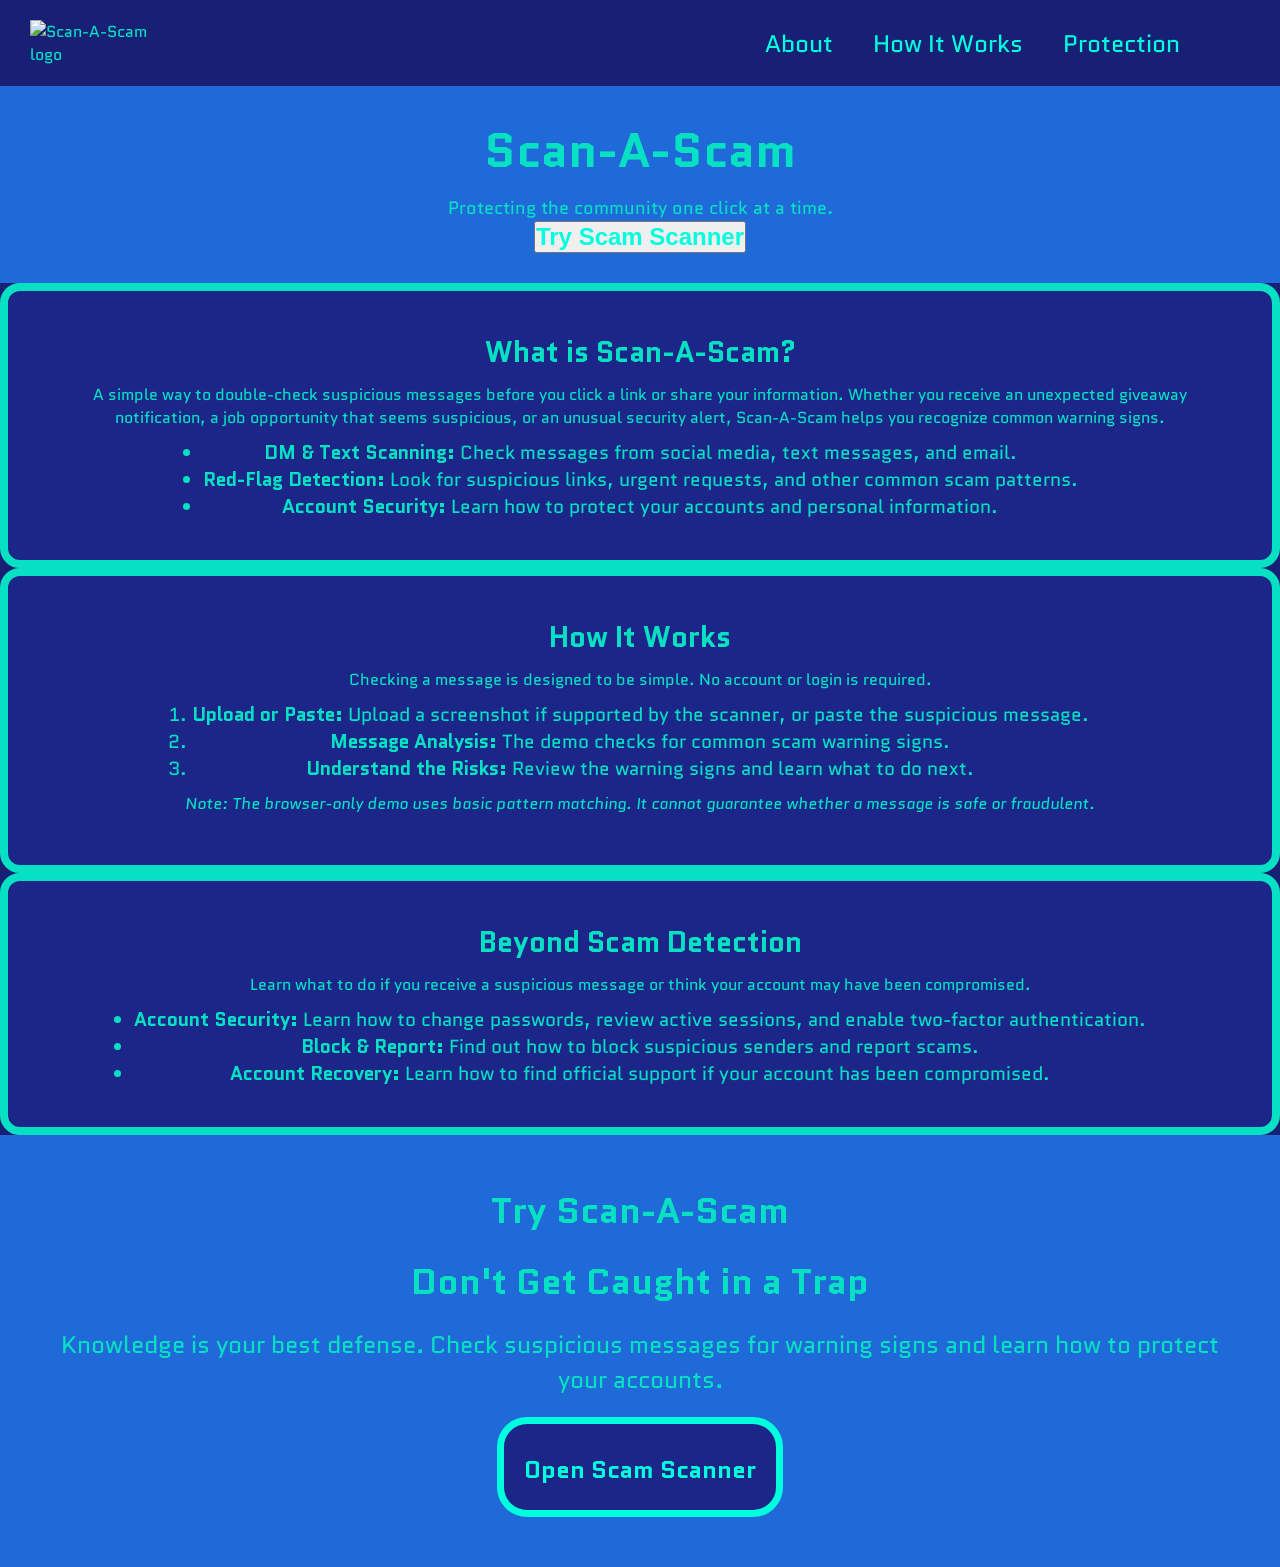
==== index.html @ 0df98de7 "Fix HTML structure and update links" ====
<!DOCTYPE html>
<html lang="en">

<head>
    <meta charset="UTF-8">
    <meta name="viewport" content="width=device-width, initial-scale=1.0">

    <title>Scan-A-Scam</title>

    <link rel="preconnect" href="https://fonts.googleapis.com">
    <link rel="preconnect" href="https://fonts.gstatic.com" crossorigin>
    <link href="https://fonts.googleapis.com/css2?family=Quantico:ital,wght@0,400;0,700;1,400;1,700&display=swap"
        rel="stylesheet">

    <link rel="stylesheet" href="style.css">
</head>

<body>
    
    <header>
        <nav>
            
            <img src="logo.png" width="150" alt="Scan-A-Scam logo">
    
            <div class="nav-links">
                <a href="#about">About</a>
                <a href="#how">How It Works</a>
                <a href="#beyond">Protection</a>
            </div>
        </nav>

        <section class="hero">
            <h1>Scan-A-Scam</h1>
            <p>Protecting the community one click at a time.</p>
            <button >
                <a href="http://127.0.0.1:3000/upload.html?vscode-livepreview=true">
                    <strong>Try Scam Scanner</strong>

                </a>
            </button>
        </section>
    </header>

    <main>
        <div class="card-container">

            <section class="card" id="about">
                <h1>What is Scan-A-Scam?</h1>

                <p>
                    A simple way to double-check suspicious messages before
                    you click a link or share your information. Whether you
                    receive an unexpected giveaway notification, a job
                    opportunity that seems suspicious, or an unusual security
                    alert, Scan-A-Scam helps you recognize common warning signs.
                </p>

                <ul>
                    <li>
                        <strong>DM &amp; Text Scanning:</strong>
                        Check messages from social media, text messages, and email.
                    </li>
                    <li>
                        <strong>Red-Flag Detection:</strong>
                        Look for suspicious links, urgent requests, and other
                        common scam patterns.
                    </li>
                    <li>
                        <strong>Account Security:</strong>
                        Learn how to protect your accounts and personal information.
                    </li>
                </ul>
            </section>

            <section class="card" id="how">
                <h1>How It Works</h1>

                <p>
                    Checking a message is designed to be simple. No account
                    or login is required.
                </p>

                <ol>
                    <li>
                        <strong>Upload or Paste:</strong>
                        Upload a screenshot if supported by the scanner, or
                        paste the suspicious message.
                    </li>
                    <li>
                        <strong>Message Analysis:</strong>
                        The demo checks for common scam warning signs.
                    </li>
                    <li>
                        <strong>Understand the Risks:</strong>
                        Review the warning signs and learn what to do next.
                    </li>
                </ol>

                <p>
                    <em>
                        Note: The browser-only demo uses basic pattern matching.
                        It cannot guarantee whether a message is safe or fraudulent.
                    </em>
                </p>
            </section>

            <section class="card" id="beyond">
                <h1>Beyond Scam Detection</h1>

                <p>
                    Learn what to do if you receive a suspicious message or
                    think your account may have been compromised.
                </p>

                <ul>
                    <li>
                        <strong>Account Security:</strong>
                        Learn how to change passwords, review active sessions,
                        and enable two-factor authentication.
                    </li>
                    <li>
                        <strong>Block &amp; Report:</strong>
                        Find out how to block suspicious senders and report scams.
                    </li>
                    <li>
                        <strong>Account Recovery:</strong>
                        Learn how to find official support if your account
                        has been compromised.
                    </li>
                </ul>
            </section>

        </div>

        <section class="try">
            <h1>Try Scan-A-Scam</h1>
            <h2>Don't Get Caught in a Trap</h2>

            <p>
                Knowledge is your best defense. Check suspicious messages
                for warning signs and learn how to protect your accounts.
            </p>

            <button>
                <a href="http://127.0.0.1:3000/upload.html?vscode-livepreview=true">
                    <strong>Open Scam Scanner</strong>
                </a>
            </button>
        </section>
    </main>


    <!-- Load JavaScript after the page content -->
    <script src="js/ai-integration.js"></script>
    <script src="js/app.js"></script>

</body>

</html>
---- style.css ----
* {
    box-sizing: border-box;
    margin: 0;
    padding: 0;
}

body {
    color: rgb(7, 224, 195);
    font-family: quantico;
    background-color: #172074;
}

/* Navigation */
nav {
    display: flex;
    align-items: center;
    justify-content: space-between;
    background-color: #172074;
    padding-right: 100px;
    padding-left: 30px;
    padding-top: 20px;
    padding-bottom: 20px;
}

.nav-links {
    display: flex;
    gap: 40px;
}

a {
    color: rgb(2, 255, 221);
    font-size: x-large;
    text-decoration: none;
}

/* Hero Section */
.hero {
    font-size: xx-large;
    display: flex;
    flex-direction: column;
    justify-content: center;
    align-items: center;
    padding: 30px;
    background-color: #1f69d8;
    text-align: center;
}

.hero p {
    font-size: large;
    padding-top: 10px;
}

/* Main Cards */
.scanner-container {
    background-color: #1c2688;
    display: grid;
    gap: 20px;
    padding: 60px;
    grid-template-columns: 1fr;
}

@media (min-width: 768px) {
    .scanner-container {
        grid-template-columns: 1fr 1fr;
    }
}

.card {
    font-size: larger;
    display: flex;
    flex-direction: column;
    text-align: center;
    align-items: center;
    justify-content: center;
    border: 8px solid;
    border-radius: 20px;
    padding: 40px;
    background-color: #1c2688;
}

.card h2,
.card p,
.card textarea,
.card input {
    padding: 10px;
}

.card p {
    font-size: medium;
}

textarea {
    width: 100%;
    height: 120px;
    background-color: #172074;
    color: rgb(7, 224, 195);
    border: 2px solid rgb(7, 224, 195);
    font-family: quantico;
    font-size: medium;
}

input[type="file"] {
    color: rgb(7, 224, 195);
    font-family: quantico;
}

/* Footer Section */
.try {
    background-color: #1f69d8;
    display: flex;
    flex-direction: column;
    align-items: center;
    text-align: center;
    padding: 50px;
    font-size: x-large;
    gap: 20px;
}

.try button {
    cursor: pointer;
    color: rgb(0, 255, 221);
    padding: 20px;
    background-color: #1c2688;
    font-size: xx-large;
    font-family: quantico;
    border: 7px solid;
    border-radius: 30px;
}
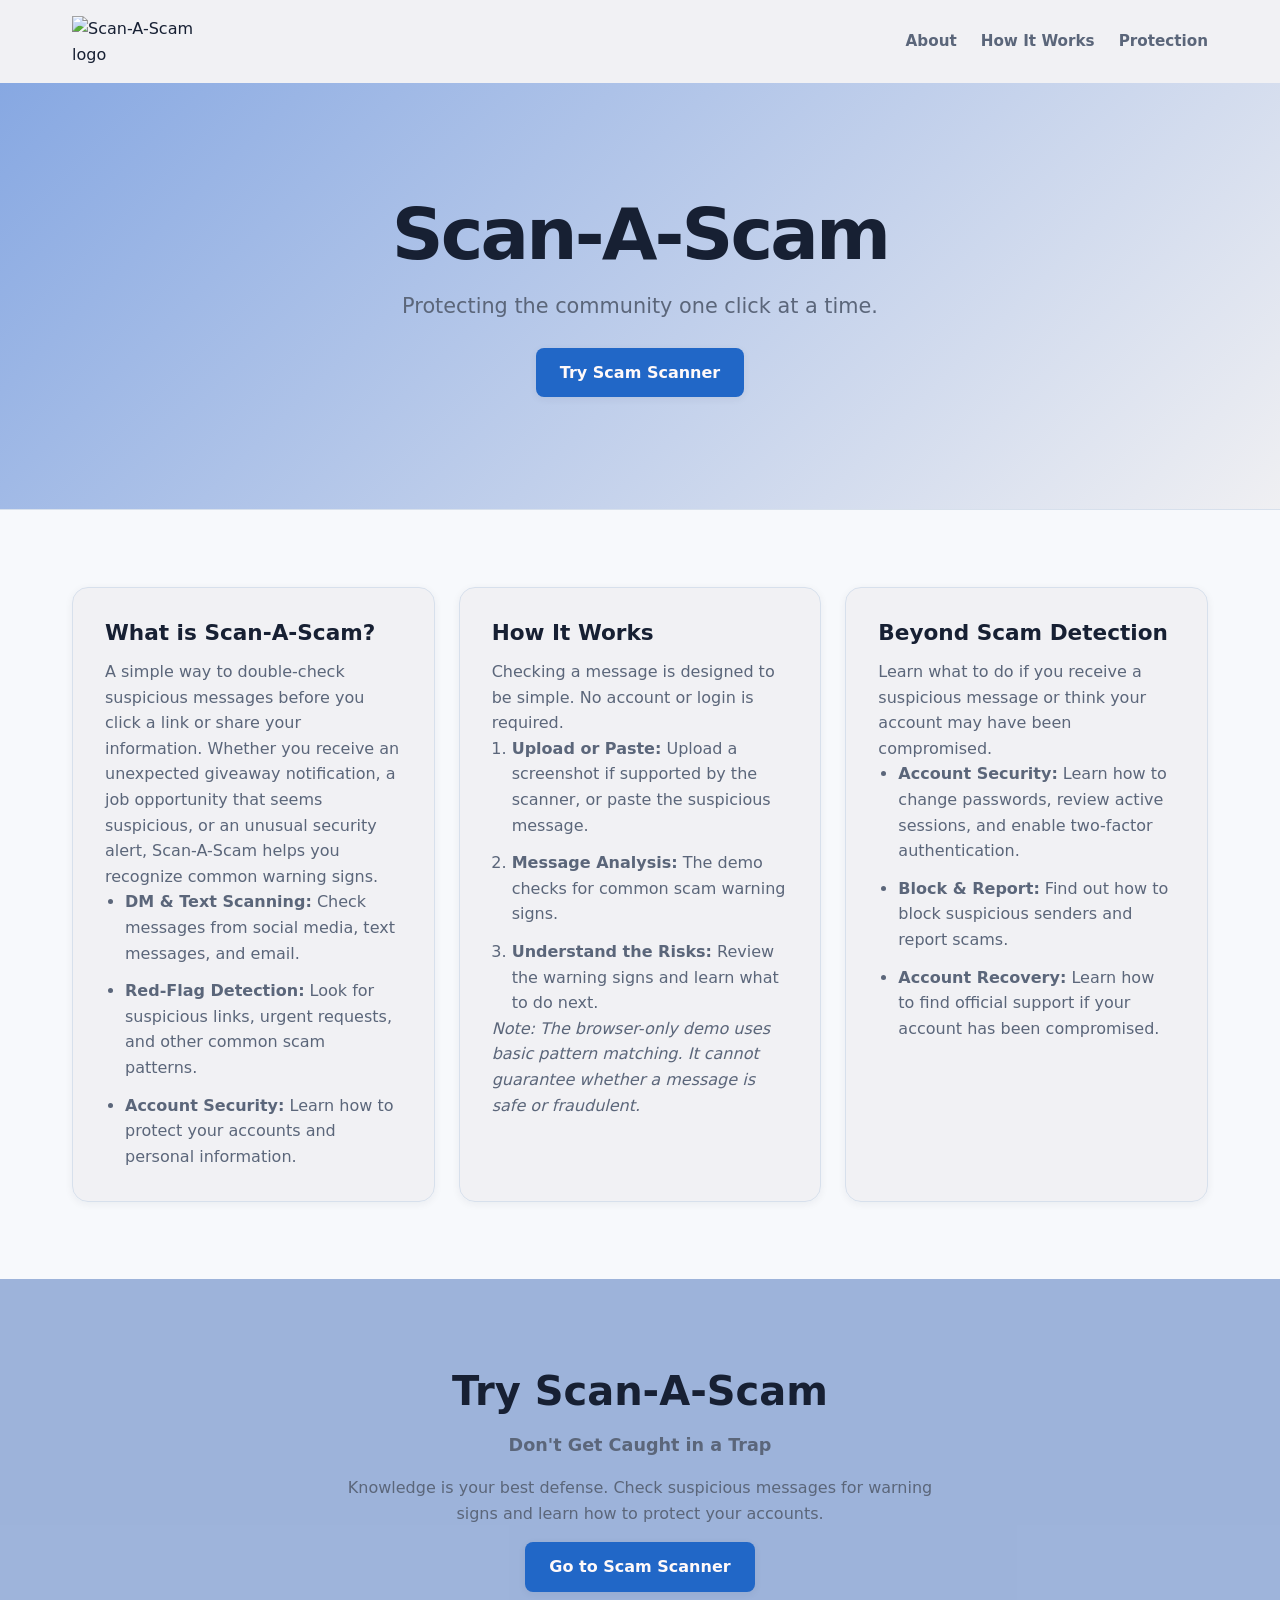
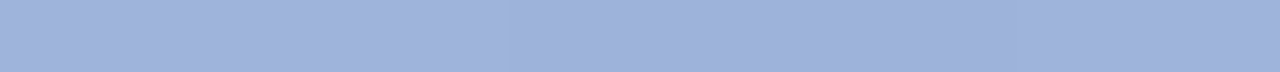
==== commit 7fec18f0: "fixed connections" ====
--- a/index.html
+++ b/index.html
@@ -1,4 +1,3 @@
-
 <!DOCTYPE html>
 <html lang="en">
 
@@ -13,16 +12,16 @@
     <link href="https://fonts.googleapis.com/css2?family=Quantico:ital,wght@0,400;0,700;1,400;1,700&display=swap"
         rel="stylesheet">
 
-    <link rel="stylesheet" href="style.css">
+    <link rel="stylesheet" href="css/style.css">
 </head>
 
 <body>
-    
+
     <header>
         <nav>
-            
-            <img src="logo.png" width="150" alt="Scan-A-Scam logo">
-    
+            <!-- The assets folder is empty, so this image needs to exist before it can load. -->
+            <img src="assets/logo.png" width="150" alt="Scan-A-Scam logo">
+
             <div class="nav-links">
                 <a href="#about">About</a>
                 <a href="#how">How It Works</a>
@@ -33,12 +32,10 @@
         <section class="hero">
             <h1>Scan-A-Scam</h1>
             <p>Protecting the community one click at a time.</p>
-            <button >
-                <a href="http://127.0.0.1:3000/upload.html?vscode-livepreview=true">
-                    <strong>Try Scam Scanner</strong>
 
-                </a>
-            </button>
+            <a href="pages/upload.html" target="_blank" class="scanner-btn">
+                <strong>Try Scam Scanner</strong>
+            </a>
         </section>
     </header>
 
@@ -142,19 +139,15 @@
                 for warning signs and learn how to protect your accounts.
             </p>
 
-            <button>
-                <a href="http://127.0.0.1:3000/upload.html?vscode-livepreview=true">
-                    <strong>Open Scam Scanner</strong>
-                </a>
-            </button>
+            <a href="pages/upload.html" target="_blank">
+                <button>Go to Scam Scanner</button>
+            </a>
         </section>
     </main>
 
-
-    <!-- Load JavaScript after the page content -->
     <script src="js/ai-integration.js"></script>
     <script src="js/app.js"></script>
 
 </body>
 
-</html>
+</html>
--- a/css/style.css
+++ b/css/style.css
@@ -0,0 +1,258 @@
+:root {
+    --color-bg: #f7f9fc;
+    --color-surface: #efeff2c2;
+    --color-surface-muted: #7b99ceb8;
+    --color-text: #172033;
+    --color-text-muted: #5b667a;
+    --color-border: #d7e0ec;
+    --color-border-strong: #041830;
+    --color-primary: #2167c7;
+    --color-primary-dark: #174d98;
+    --color-primary-soft: #87a8e2;
+    --color-amber: #a86500;
+    --color-amber-soft: #fff4dc;
+    --color-danger: #b4233c;
+    --font-sans: Inter, ui-sans-serif, system-ui, -apple-system, BlinkMacSystemFont, "Segoe UI", sans-serif;
+    --space-1: 0.25rem;
+    --space-2: 0.5rem;
+    --space-3: 0.75rem;
+    --space-4: 1rem;
+    --space-5: 1.5rem;
+    --space-6: 2rem;
+    --space-7: 3rem;
+    --radius-sm: 0.5rem;
+    --radius-md: 0.75rem;
+    --radius-lg: 1rem;
+    --shadow-sm: 0 2px 8px rgb(23 32 51 / 6%);
+    --shadow-md: 0 10px 28px rgb(23 32 51 / 9%);
+    --focus-ring: 0 0 0 3px rgb(33 103 199 / 25%);
+}
+
+* {
+    box-sizing: border-box;
+    margin: 0;
+    padding: 0;
+}
+
+html {
+    scroll-behavior: smooth;
+}
+
+body {
+    background: var(--color-bg);
+    color: var(--color-text);
+    font-family: var(--font-sans);
+    line-height: 1.6;
+}
+
+a {
+    color: var(--color-primary);
+    text-decoration: none;
+}
+
+a:hover {
+    color: var(--color-primary-dark);
+}
+
+a:focus-visible,
+button:focus-visible,
+textarea:focus-visible,
+input:focus-visible {
+    outline: 3px solid var(--color-primary);
+    outline-offset: 3px;
+    box-shadow: var(--focus-ring);
+}
+
+button,
+input,
+textarea {
+    font: inherit;
+}
+
+button {
+    border: 0;
+}
+
+button:disabled,
+input:disabled,
+textarea:disabled {
+    cursor: not-allowed;
+    opacity: 0.55;
+}
+
+/* Home page */
+body:has(.card-container) header {
+    background: var(--color-surface);
+    border-bottom: 1px solid var(--color-border);
+}
+
+body:has(.card-container) nav {
+    display: flex;
+    align-items: center;
+    justify-content: space-between;
+    gap: var(--space-5);
+    max-width: 1200px;
+    margin: 0 auto;
+    padding: var(--space-4) var(--space-6);
+}
+
+body:has(.card-container) nav img {
+    max-width: 150px;
+    height: auto;
+}
+
+body:has(.card-container) .nav-links {
+    display: flex;
+    flex-wrap: wrap;
+    justify-content: flex-end;
+    gap: var(--space-5);
+}
+
+body:has(.card-container) .nav-links a {
+    color: var(--color-text-muted);
+    font-size: 0.95rem;
+    font-weight: 600;
+}
+
+body:has(.card-container) .nav-links a:hover {
+    color: var(--color-primary);
+}
+
+body:has(.card-container) .hero {
+    display: flex;
+    flex-direction: column;
+    align-items: center;
+    padding: clamp(4rem, 9vw, 7rem) var(--space-6);
+    background: linear-gradient(135deg, var(--color-primary-soft), var(--color-surface));
+    text-align: center;
+}
+
+body:has(.card-container) .hero h1 {
+    color: var(--color-text);
+    font-size: clamp(2.5rem, 6vw, 4.5rem);
+    line-height: 1.1;
+    letter-spacing: -0.04em;
+}
+
+body:has(.card-container) .hero p {
+    max-width: 38rem;
+    margin-top: var(--space-4);
+    color: var(--color-text-muted);
+    font-size: clamp(1.05rem, 2vw, 1.3rem);
+}
+
+body:has(.card-container) .scanner-btn,
+body:has(.card-container) .try button {
+    display: inline-flex;
+    align-items: center;
+    justify-content: center;
+    min-height: 3rem;
+    margin-top: var(--space-5);
+    padding: var(--space-3) var(--space-5);
+    border-radius: var(--radius-sm);
+    background: var(--color-primary);
+    color: #fff9f9;
+    font-weight: 700;
+    box-shadow: var(--shadow-sm);
+    transition: background-color 160ms ease, box-shadow 160ms ease, transform 160ms ease;
+}
+
+body:has(.card-container) .scanner-btn:hover,
+body:has(.card-container) .try button:hover {
+    background: var(--color-primary-dark);
+    box-shadow: var(--shadow-md);
+    color: #fff;
+    transform: translateY(-1px);
+}
+
+body:has(.card-container) .card-container {
+    display: grid;
+    grid-template-columns: repeat(3, minmax(0, 1fr));
+    gap: var(--space-5);
+    max-width: 1200px;
+    margin: 0 auto;
+    padding: clamp(2.5rem, 6vw, 5rem) var(--space-6);
+}
+
+body:has(.card-container) .card {
+    padding: var(--space-6);
+    border: 1px solid var(--color-border);
+    border-radius: var(--radius-lg);
+    background: var(--color-surface);
+    box-shadow: var(--shadow-sm);
+}
+
+body:has(.card-container) .card h1 {
+    margin-bottom: var(--space-3);
+    color: var(--color-text);
+    font-size: 1.35rem;
+    line-height: 1.25;
+}
+
+body:has(.card-container) .card p,
+body:has(.card-container) .card li {
+    color: var(--color-text-muted);
+}
+
+body:has(.card-container) .card ul,
+body:has(.card-container) .card ol {
+    padding-left: 1.25rem;
+}
+
+body:has(.card-container) .card li + li {
+    margin-top: var(--space-3);
+}
+
+body:has(.card-container) .try {
+    display: flex;
+    flex-direction: column;
+    align-items: center;
+    padding: clamp(3rem, 7vw, 5rem) var(--space-6);
+    background: var(--color-surface-muted);
+    text-align: center;
+}
+
+body:has(.card-container) .try h1 {
+    font-size: clamp(1.75rem, 4vw, 2.5rem);
+}
+
+body:has(.card-container) .try h2 {
+    margin-top: var(--space-2);
+    color: var(--color-text-muted);
+    font-size: 1.1rem;
+    font-weight: 600;
+}
+
+body:has(.card-container) .try p {
+    max-width: 38rem;
+    margin-top: var(--space-4);
+    color: var(--color-text-muted);
+}
+
+body:has(.card-container) .try button {
+    margin-top: var(--space-4);
+    cursor: pointer;
+}
+
+@media (max-width: 800px) {
+    body:has(.card-container) .card-container {
+        grid-template-columns: 1fr;
+    }
+}
+
+@media (max-width: 600px) {
+    body:has(.card-container) nav {
+        align-items: flex-start;
+        flex-direction: column;
+        padding: var(--space-4);
+    }
+
+    body:has(.card-container) .nav-links {
+        justify-content: flex-start;
+        gap: var(--space-4);
+    }
+
+    body:has(.card-container) .card-container {
+        padding: var(--space-7) var(--space-4);
+    }
+}
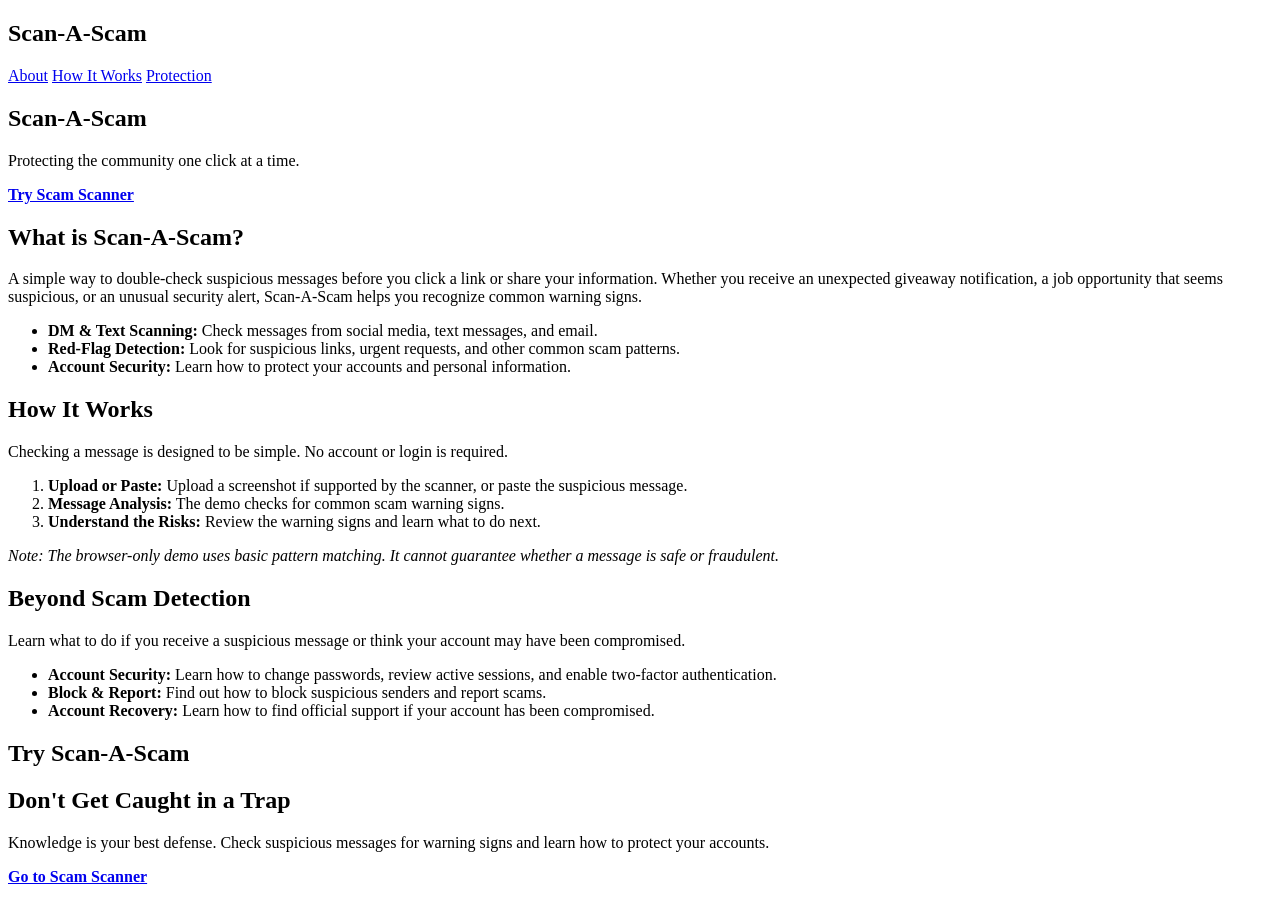
==== commit d786d03b: "Fixed css integration and issues regarding design." ====
--- a/index.html
+++ b/index.html
@@ -9,40 +9,51 @@
 
     <link rel="preconnect" href="https://fonts.googleapis.com">
     <link rel="preconnect" href="https://fonts.gstatic.com" crossorigin>
-    <link href="https://fonts.googleapis.com/css2?family=Quantico:ital,wght@0,400;0,700;1,400;1,700&display=swap"
+
+    <link
+        href="https://fonts.googleapis.com/css2?family=Quantico:ital,wght@0,400;0,700;1,400;1,700&display=swap"
         rel="stylesheet">
 
-    <link rel="stylesheet" href="css/style.css">
+    <!-- Main stylesheet -->
+    <link rel="stylesheet" href="../CSS/style.css">
 </head>
 
 <body>
 
     <header>
+
         <nav>
-            <!-- The assets folder is empty, so this image needs to exist before it can load. -->
-            <img src="assets/logo.png" width="150" alt="Scan-A-Scam logo">
+
+            <h2>Scan-A-Scam</h2>
 
             <div class="nav-links">
                 <a href="#about">About</a>
                 <a href="#how">How It Works</a>
                 <a href="#beyond">Protection</a>
             </div>
+
         </nav>
 
         <section class="hero">
+
             <h1>Scan-A-Scam</h1>
+
             <p>Protecting the community one click at a time.</p>
 
-            <a href="pages/upload.html" target="_blank" class="scanner-btn">
+            <a href="upload.html" class="scanner-btn">
                 <strong>Try Scam Scanner</strong>
             </a>
+
         </section>
+
     </header>
 
     <main>
+
         <div class="card-container">
 
             <section class="card" id="about">
+
                 <h1>What is Scan-A-Scam?</h1>
 
                 <p>
@@ -54,23 +65,30 @@
                 </p>
 
                 <ul>
+
                     <li>
                         <strong>DM &amp; Text Scanning:</strong>
                         Check messages from social media, text messages, and email.
                     </li>
+
                     <li>
                         <strong>Red-Flag Detection:</strong>
                         Look for suspicious links, urgent requests, and other
                         common scam patterns.
                     </li>
+
                     <li>
                         <strong>Account Security:</strong>
                         Learn how to protect your accounts and personal information.
                     </li>
+
                 </ul>
+
             </section>
 
+
             <section class="card" id="how">
+
                 <h1>How It Works</h1>
 
                 <p>
@@ -79,19 +97,23 @@
                 </p>
 
                 <ol>
+
                     <li>
                         <strong>Upload or Paste:</strong>
                         Upload a screenshot if supported by the scanner, or
                         paste the suspicious message.
                     </li>
+
                     <li>
                         <strong>Message Analysis:</strong>
                         The demo checks for common scam warning signs.
                     </li>
+
                     <li>
                         <strong>Understand the Risks:</strong>
                         Review the warning signs and learn what to do next.
                     </li>
+
                 </ol>
 
                 <p>
@@ -100,9 +122,12 @@
                         It cannot guarantee whether a message is safe or fraudulent.
                     </em>
                 </p>
+
             </section>
 
+
             <section class="card" id="beyond">
+
                 <h1>Beyond Scam Detection</h1>
 
                 <p>
@@ -111,27 +136,35 @@
                 </p>
 
                 <ul>
+
                     <li>
                         <strong>Account Security:</strong>
                         Learn how to change passwords, review active sessions,
                         and enable two-factor authentication.
                     </li>
+
                     <li>
                         <strong>Block &amp; Report:</strong>
                         Find out how to block suspicious senders and report scams.
                     </li>
+
                     <li>
                         <strong>Account Recovery:</strong>
                         Learn how to find official support if your account
                         has been compromised.
                     </li>
+
                 </ul>
+
             </section>
 
         </div>
 
+
         <section class="try">
+
             <h1>Try Scan-A-Scam</h1>
+
             <h2>Don't Get Caught in a Trap</h2>
 
             <p>
@@ -139,15 +172,17 @@
                 for warning signs and learn how to protect your accounts.
             </p>
 
-            <a href="pages/upload.html" target="_blank">
-                <button>Go to Scam Scanner</button>
+            <a href="upload.html" class="scanner-btn">
+                <strong>Go to Scam Scanner</strong>
             </a>
+
         </section>
+
     </main>
 
-    <script src="js/ai-integration.js"></script>
-    <script src="js/app.js"></script>
+
+    <!-- Homepage JavaScript -->
+    <script src="../JAVASCRIPT/app.js"></script>
 
 </body>
-
-</html>+</html>
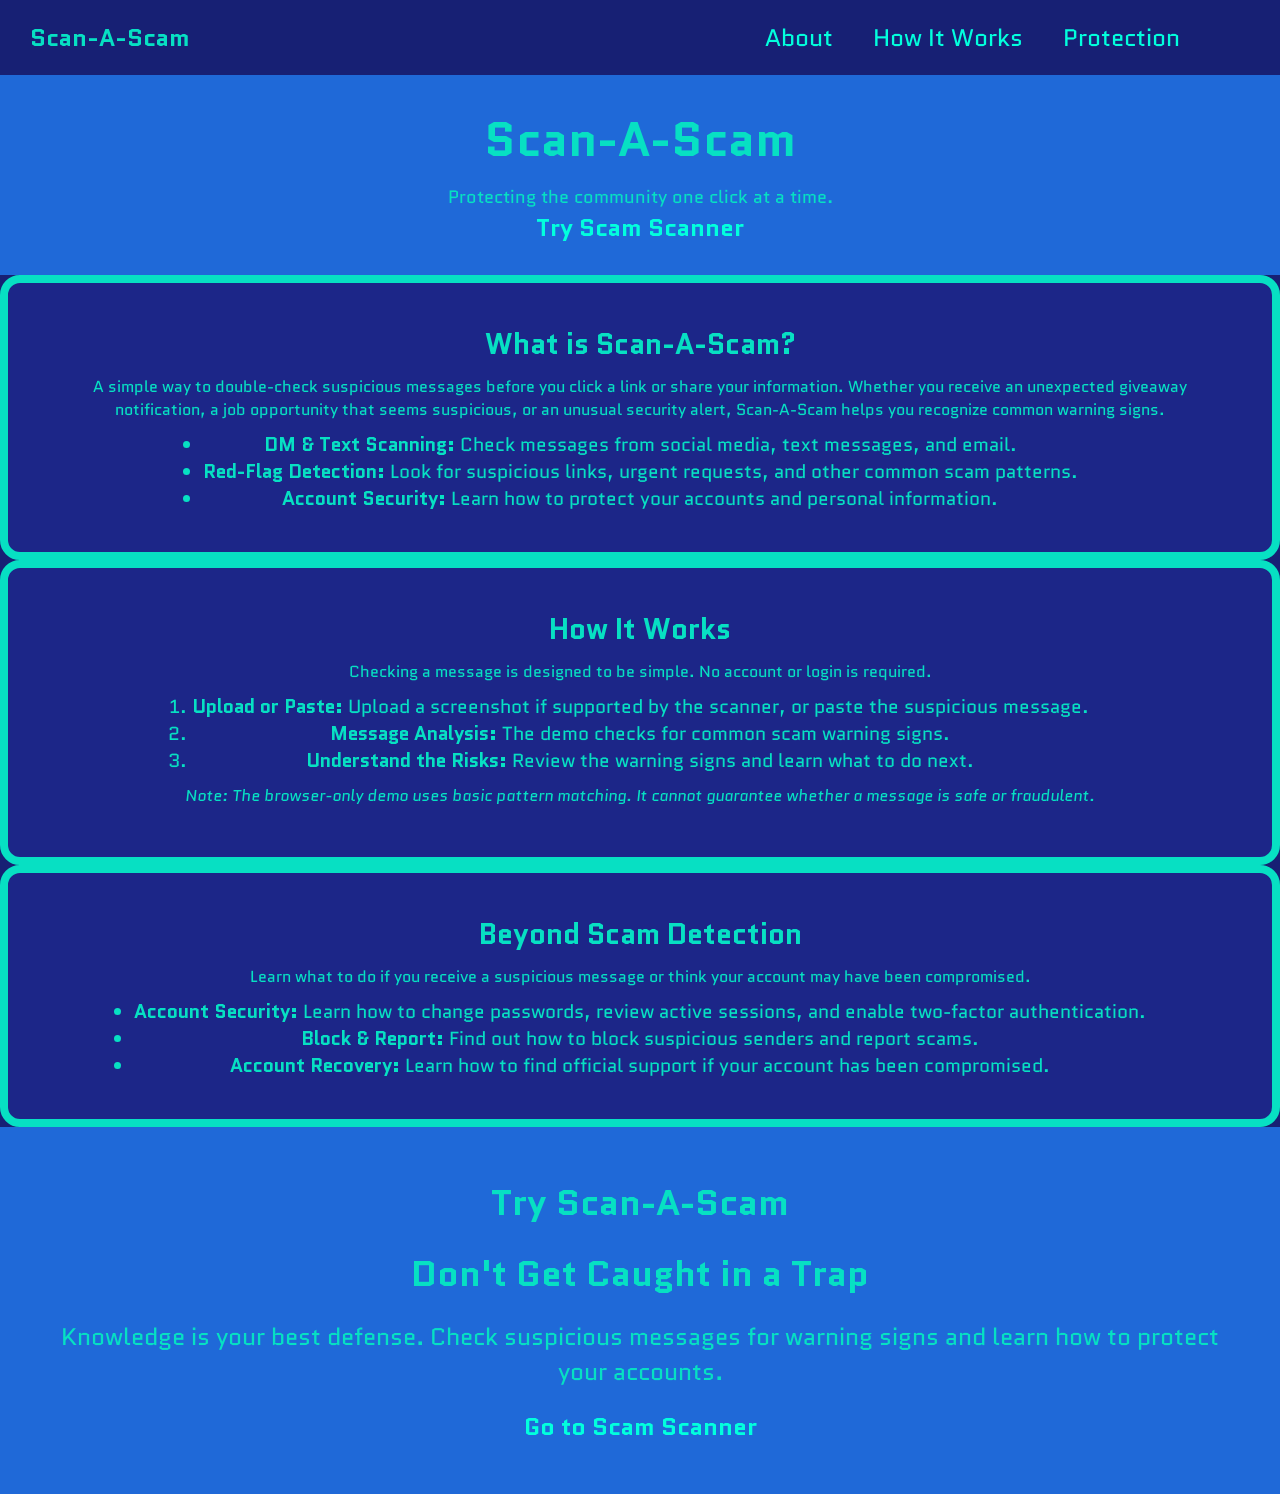
==== commit 14ca4499: "Update index.html" ====
--- a/index.html
+++ b/index.html
@@ -14,8 +14,8 @@
         href="https://fonts.googleapis.com/css2?family=Quantico:ital,wght@0,400;0,700;1,400;1,700&display=swap"
         rel="stylesheet">
 
-    <!-- Main stylesheet -->
-    <link rel="stylesheet" href="../CSS/style.css">
+    
+    <link rel="stylesheet" href="style.css">
 </head>
 
 <body>
--- a/style.css
+++ b/style.css
@@ -0,0 +1,128 @@
+* {
+    box-sizing: border-box;
+    margin: 0;
+    padding: 0;
+}
+
+body {
+    color: rgb(7, 224, 195);
+    font-family: quantico;
+    background-color: #172074;
+}
+
+/* Navigation */
+nav {
+    display: flex;
+    align-items: center;
+    justify-content: space-between;
+    background-color: #172074;
+    padding-right: 100px;
+    padding-left: 30px;
+    padding-top: 20px;
+    padding-bottom: 20px;
+}
+
+.nav-links {
+    display: flex;
+    gap: 40px;
+}
+
+a {
+    color: rgb(2, 255, 221);
+    font-size: x-large;
+    text-decoration: none;
+}
+
+/* Hero Section */
+.hero {
+    font-size: xx-large;
+    display: flex;
+    flex-direction: column;
+    justify-content: center;
+    align-items: center;
+    padding: 30px;
+    background-color: #1f69d8;
+    text-align: center;
+}
+
+.hero p {
+    font-size: large;
+    padding-top: 10px;
+}
+
+/* Main Cards */
+.scanner-container {
+    background-color: #1c2688;
+    display: grid;
+    gap: 20px;
+    padding: 60px;
+    grid-template-columns: 1fr;
+}
+
+@media (min-width: 768px) {
+    .scanner-container {
+        grid-template-columns: 1fr 1fr;
+    }
+}
+
+.card {
+    font-size: larger;
+    display: flex;
+    flex-direction: column;
+    text-align: center;
+    align-items: center;
+    justify-content: center;
+    border: 8px solid;
+    border-radius: 20px;
+    padding: 40px;
+    background-color: #1c2688;
+}
+
+.card h2,
+.card p,
+.card textarea,
+.card input {
+    padding: 10px;
+}
+
+.card p {
+    font-size: medium;
+}
+
+textarea {
+    width: 100%;
+    height: 120px;
+    background-color: #172074;
+    color: rgb(7, 224, 195);
+    border: 2px solid rgb(7, 224, 195);
+    font-family: quantico;
+    font-size: medium;
+}
+
+input[type="file"] {
+    color: rgb(7, 224, 195);
+    font-family: quantico;
+}
+
+/* Footer Section */
+.try {
+    background-color: #1f69d8;
+    display: flex;
+    flex-direction: column;
+    align-items: center;
+    text-align: center;
+    padding: 50px;
+    font-size: x-large;
+    gap: 20px;
+}
+
+.try button {
+    cursor: pointer;
+    color: rgb(0, 255, 221);
+    padding: 20px;
+    background-color: #1c2688;
+    font-size: xx-large;
+    font-family: quantico;
+    border: 7px solid;
+    border-radius: 30px;
+}
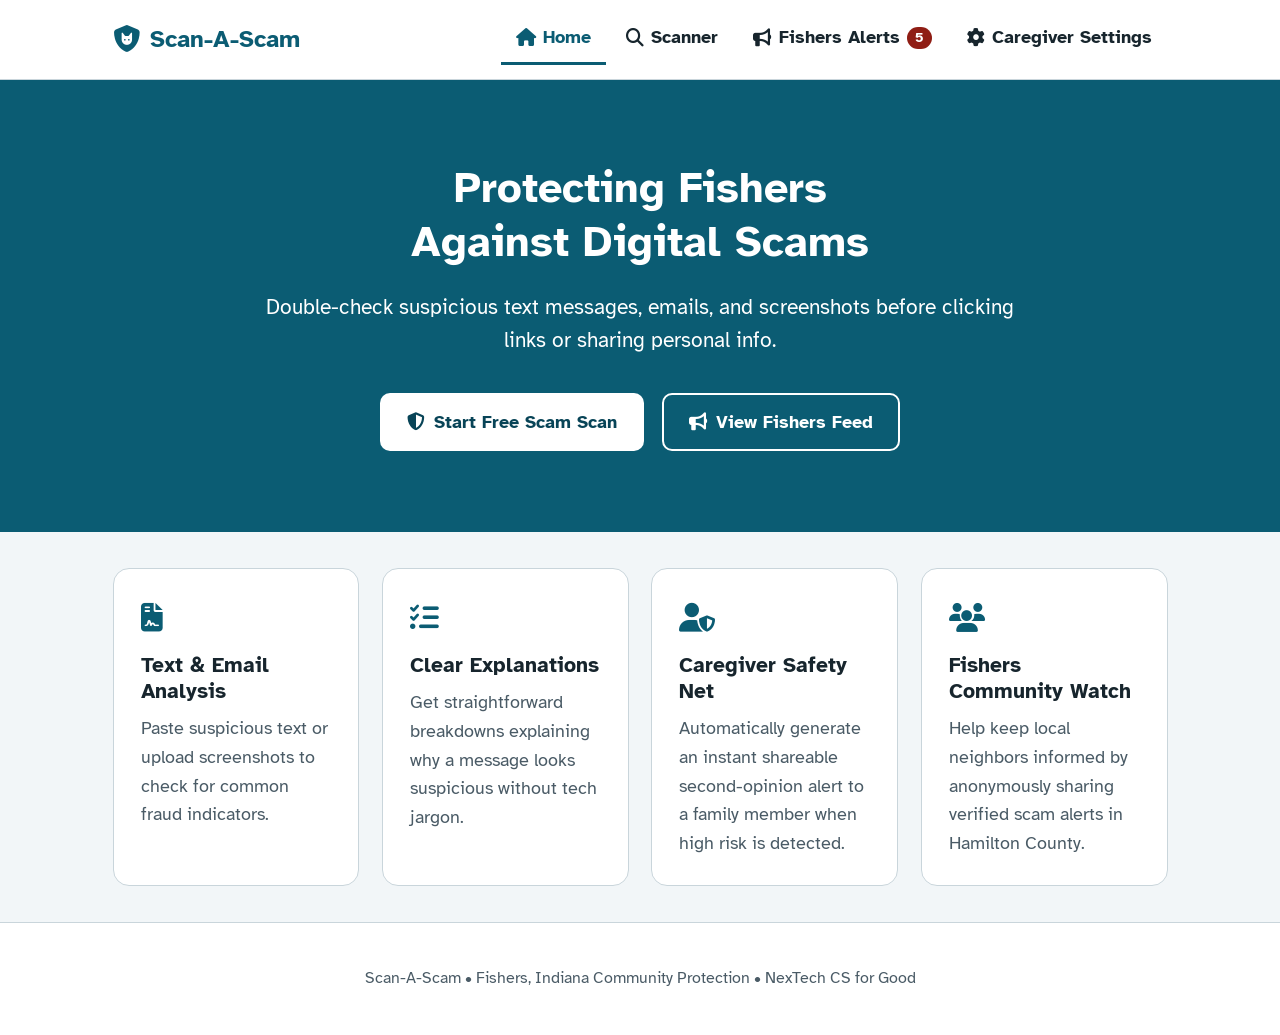
==== commit e63ef799: "Fix caregiver email delivery and homepage paths Co-authored-by: Copilot <223556219+Copilot@users.nor" ====
--- a/index.html
+++ b/index.html
@@ -1,188 +1,78 @@
 <!DOCTYPE html>
 <html lang="en">
-
 <head>
     <meta charset="UTF-8">
     <meta name="viewport" content="width=device-width, initial-scale=1.0">
-
-    <title>Scan-A-Scam</title>
+    <title>Scan-A-Scam | Home</title>
 
     <link rel="preconnect" href="https://fonts.googleapis.com">
     <link rel="preconnect" href="https://fonts.gstatic.com" crossorigin>
+    <link href="https://fonts.googleapis.com/css2?family=Atkinson+Hyperlegible:ital,wght@0,400;0,700;1,400;1,700&display=swap" rel="stylesheet">
+    <link rel="stylesheet" href="https://cdnjs.cloudflare.com/ajax/libs/font-awesome/6.4.0/css/all.min.css">
 
-    <link
-        href="https://fonts.googleapis.com/css2?family=Quantico:ital,wght@0,400;0,700;1,400;1,700&display=swap"
-        rel="stylesheet">
-
-    
-    <link rel="stylesheet" href="style.css">
+    <link rel="stylesheet" href="css/style.css">
 </head>
-
 <body>
 
+    <!-- Header Navbar -->
     <header>
-
         <nav>
-
-            <h2>Scan-A-Scam</h2>
-
+            <div class="brand-logo" onclick="window.location.href='index.html'">
+                <i class="fa-solid fa-shield-cat"></i>
+                <h2>Scan-A-Scam</h2>
+            </div>
             <div class="nav-links">
-                <a href="#about">About</a>
-                <a href="#how">How It Works</a>
-                <a href="#beyond">Protection</a>
+                <a href="index.html" class="nav-btn active"><i class="fa-solid fa-house"></i> Home</a>
+                <a href="pages/upload.html" class="nav-btn"><i class="fa-solid fa-magnifying-glass"></i> Scanner</a>
+                <a href="pages/community.html" class="nav-btn"><i class="fa-solid fa-bullhorn"></i> Fishers Alerts <span class="badge" id="badge-count">5</span></a>
+                <a href="pages/caregiver.html" class="nav-btn"><i class="fa-solid fa-gear"></i> Caregiver Settings</a>
             </div>
-
         </nav>
-
-        <section class="hero">
-
-            <h1>Scan-A-Scam</h1>
-
-            <p>Protecting the community one click at a time.</p>
-
-            <a href="upload.html" class="scanner-btn">
-                <strong>Try Scam Scanner</strong>
-            </a>
-
-        </section>
-
     </header>
 
     <main>
-
-        <div class="card-container">
-
-            <section class="card" id="about">
-
-                <h1>What is Scan-A-Scam?</h1>
-
-                <p>
-                    A simple way to double-check suspicious messages before
-                    you click a link or share your information. Whether you
-                    receive an unexpected giveaway notification, a job
-                    opportunity that seems suspicious, or an unusual security
-                    alert, Scan-A-Scam helps you recognize common warning signs.
-                </p>
-
-                <ul>
-
-                    <li>
-                        <strong>DM &amp; Text Scanning:</strong>
-                        Check messages from social media, text messages, and email.
-                    </li>
-
-                    <li>
-                        <strong>Red-Flag Detection:</strong>
-                        Look for suspicious links, urgent requests, and other
-                        common scam patterns.
-                    </li>
-
-                    <li>
-                        <strong>Account Security:</strong>
-                        Learn how to protect your accounts and personal information.
-                    </li>
-
-                </ul>
-
-            </section>
-
-
-            <section class="card" id="how">
-
-                <h1>How It Works</h1>
-
-                <p>
-                    Checking a message is designed to be simple. No account
-                    or login is required.
-                </p>
-
-                <ol>
-
-                    <li>
-                        <strong>Upload or Paste:</strong>
-                        Upload a screenshot if supported by the scanner, or
-                        paste the suspicious message.
-                    </li>
-
-                    <li>
-                        <strong>Message Analysis:</strong>
-                        The demo checks for common scam warning signs.
-                    </li>
-
-                    <li>
-                        <strong>Understand the Risks:</strong>
-                        Review the warning signs and learn what to do next.
-                    </li>
-
-                </ol>
-
-                <p>
-                    <em>
-                        Note: The browser-only demo uses basic pattern matching.
-                        It cannot guarantee whether a message is safe or fraudulent.
-                    </em>
-                </p>
-
-            </section>
-
-
-            <section class="card" id="beyond">
-
-                <h1>Beyond Scam Detection</h1>
-
-                <p>
-                    Learn what to do if you receive a suspicious message or
-                    think your account may have been compromised.
-                </p>
-
-                <ul>
-
-                    <li>
-                        <strong>Account Security:</strong>
-                        Learn how to change passwords, review active sessions,
-                        and enable two-factor authentication.
-                    </li>
-
-                    <li>
-                        <strong>Block &amp; Report:</strong>
-                        Find out how to block suspicious senders and report scams.
-                    </li>
-
-                    <li>
-                        <strong>Account Recovery:</strong>
-                        Learn how to find official support if your account
-                        has been compromised.
-                    </li>
-
-                </ul>
-
-            </section>
-
-        </div>
-
-
-        <section class="try">
-
-            <h1>Try Scan-A-Scam</h1>
-
-            <h2>Don't Get Caught in a Trap</h2>
-
-            <p>
-                Knowledge is your best defense. Check suspicious messages
-                for warning signs and learn how to protect your accounts.
-            </p>
-
-            <a href="upload.html" class="scanner-btn">
-                <strong>Go to Scam Scanner</strong>
-            </a>
-
+        <!-- Hero Section -->
+        <section class="hero">
+            <h1>Protecting Fishers Against Digital Scams</h1>
+            <p>Double-check suspicious text messages, emails, and screenshots before clicking links or sharing personal info.</p>
+            <div class="hero-buttons">
+                <a href="pages/upload.html" class="btn btn-white"><i class="fa-solid fa-shield-halved"></i> Start Free Scam Scan</a>
+                <a href="pages/community.html" class="btn btn-outline-hero"><i class="fa-solid fa-bullhorn"></i> View Fishers Feed</a>
+            </div>
         </section>
 
+        <!-- Feature Grid Cards -->
+        <div class="card-grid">
+            <div class="card">
+                <div class="card-icon"><i class="fa-solid fa-file-contract"></i></div>
+                <h3>Text &amp; Email Analysis</h3>
+                <p>Paste suspicious text or upload screenshots to check for common fraud indicators.</p>
+            </div>
+
+            <div class="card">
+                <div class="card-icon"><i class="fa-solid fa-list-check"></i></div>
+                <h3>Clear Explanations</h3>
+                <p>Get straightforward breakdowns explaining why a message looks suspicious without tech jargon.</p>
+            </div>
+
+            <div class="card">
+                <div class="card-icon"><i class="fa-solid fa-user-shield"></i></div>
+                <h3>Caregiver Safety Net</h3>
+                <p>Automatically generate an instant shareable second-opinion alert to a family member when high risk is detected.</p>
+            </div>
+
+            <div class="card">
+                <div class="card-icon"><i class="fa-solid fa-users"></i></div>
+                <h3>Fishers Community Watch</h3>
+                <p>Help keep local neighbors informed by anonymously sharing verified scam alerts in Hamilton County.</p>
+            </div>
+        </div>
     </main>
 
+    <footer>
+        <p>Scan-A-Scam • Fishers, Indiana Community Protection • NexTech CS for Good</p>
+    </footer>
 
-    <!-- Homepage JavaScript -->
-    <script src="../JAVASCRIPT/app.js"></script>
-
+    <script src="js/app.js"></script>
 </body>
 </html>
--- a/css/style.css
+++ b/css/style.css
@@ -0,0 +1,102 @@
+/* Scan-A-Scam shared styles: tokens, navbar, buttons, cards, footer.
+   Page-specific styles live in upload.css, results.css, community.css, caregiver.css. */
+:root {
+    --bg: #F2F6F8;
+    --surface: #FFFFFF;
+    --text-main: #17252D;
+    --text-muted: #4A5B66;
+    --primary: #0B5C73;
+    --primary-dark: #084457;
+    --accent-bg: #E6F2F6;
+    --border-color: #C9D5DB;
+    --danger-bg: #FDECEA;  --danger-border: #E0958F;  --danger-text: #8F1D14;
+    --warning-bg: #FFF3D6; --warning-border: #E3B34F; --warning-text: #6B4300;
+    --success-bg: #E4F5EA; --success-border: #7DBE95; --success-text: #14532D;
+    --radius-md: 10px;
+    --radius-lg: 16px;
+}
+* { box-sizing: border-box; }
+html { font-size: 112.5%; } /* 18px base: easier reading for older eyes */
+body {
+    margin: 0;
+    background: var(--bg);
+    color: var(--text-main);
+    font-family: "Atkinson Hyperlegible", "Segoe UI", Tahoma, Verdana, sans-serif;
+    line-height: 1.6;
+    min-height: 100vh;
+    display: flex;
+    flex-direction: column;
+}
+main { flex: 1; width: 100%; }
+h1, h2, h3 { line-height: 1.25; margin: 0 0 .5rem; }
+a { color: var(--primary); }
+:focus-visible { outline: 3px solid #1D6FE0; outline-offset: 2px; }
+.hidden { display: none !important; }
+
+/* Navbar */
+header { background: var(--surface); border-bottom: 1px solid var(--border-color); }
+header nav {
+    max-width: 1100px; margin: 0 auto; padding: .75rem 1.25rem;
+    display: flex; align-items: center; justify-content: space-between; flex-wrap: wrap; gap: .5rem 1.5rem;
+}
+.brand-logo { display: flex; align-items: center; gap: .6rem; cursor: pointer; color: var(--primary); }
+.brand-logo h2 { margin: 0; font-size: 1.35rem; }
+.brand-logo i { font-size: 1.5rem; }
+.nav-links { display: flex; flex-wrap: wrap; gap: .25rem; }
+.nav-btn {
+    display: inline-flex; align-items: center; gap: .4rem;
+    padding: .55rem .85rem; font-weight: 700; text-decoration: none;
+    color: var(--text-main); border-bottom: 3px solid transparent; border-radius: 6px 6px 0 0;
+}
+.nav-btn:hover { background: var(--accent-bg); }
+.nav-btn.active { color: var(--primary); border-bottom-color: var(--primary); }
+.badge {
+    background: var(--danger-text); color: #fff; font-size: .75rem; font-weight: 700;
+    min-width: 1.4rem; padding: 0 .4rem; border-radius: 999px; text-align: center;
+}
+
+/* Buttons */
+.btn {
+    display: inline-flex; align-items: center; justify-content: center; gap: .5rem;
+    min-height: 48px; padding: .7rem 1.4rem; border-radius: var(--radius-md);
+    border: 2px solid transparent; font: inherit; font-weight: 700; text-decoration: none; cursor: pointer;
+}
+.btn-primary { background: var(--primary); color: #fff; }
+.btn-primary:hover { background: var(--primary-dark); }
+.btn-outline { background: var(--surface); color: var(--primary); border-color: var(--primary); }
+.btn-outline:hover { background: var(--accent-bg); }
+.btn-success { background: #1B6B3A; color: #fff; }
+.btn-success:hover { background: #14532D; }
+.btn-white { background: #fff; color: var(--primary-dark); }
+.btn-outline-hero { background: transparent; color: #fff; border-color: #fff; }
+.btn-outline-hero:hover { background: rgba(255,255,255,.15); }
+.btn[disabled] { opacity: .6; cursor: not-allowed; }
+
+/* Layout */
+.page-container { max-width: 900px; margin: 0 auto; padding: 2rem 1.25rem 3rem; }
+.page-title { font-size: 1.9rem; }
+.page-subtitle { color: var(--text-muted); margin: 0 0 1.5rem; max-width: 60ch; }
+/* Update these hero rules in your existing css/style.css file */
+.hero { background: var(--primary); color: #fff; padding: 4.5rem 1.25rem; text-align: center; }
+.hero > * { max-width: 1100px; margin-left: auto; margin-right: auto; }
+.hero h1 { font-size: 2.4rem; max-width: 18ch; margin: 0 auto 1.25rem auto; }
+.hero p { font-size: 1.15rem; max-width: 55ch; margin: 0 auto 2rem auto; }
+.hero-buttons { display: flex; justify-content: center; flex-wrap: wrap; gap: 1rem; margin-top: 2rem; }
+.card-grid {
+    max-width: 1100px; margin: 2rem auto; padding: 0 1.25rem;
+    display: grid; grid-template-columns: repeat(auto-fit, minmax(240px, 1fr)); gap: 1.25rem;
+}
+.card { background: var(--surface); border: 1px solid var(--border-color); border-radius: var(--radius-lg); padding: 1.5rem; }
+.card h3 { font-size: 1.15rem; }
+.card p { margin: 0; color: var(--text-muted); }
+.card-icon { font-size: 1.6rem; color: var(--primary); margin-bottom: .6rem; }
+footer { text-align: center; color: var(--text-muted); font-size: .9rem; padding: 1.5rem 1rem; border-top: 1px solid var(--border-color); background: var(--surface); }
+
+.spinner {
+    width: 44px; height: 44px; margin: 0 auto;
+    border: 5px solid var(--border-color); border-top-color: var(--primary);
+    border-radius: 50%; animation: spin 1s linear infinite;
+}
+@keyframes spin { to { transform: rotate(360deg); } }
+@media (prefers-reduced-motion: reduce) { .spinner { animation-duration: 3s; } * { transition: none !important; } }
+@media (max-width: 600px) { .hero h1 { font-size: 1.9rem; } .page-title { font-size: 1.6rem; } }
